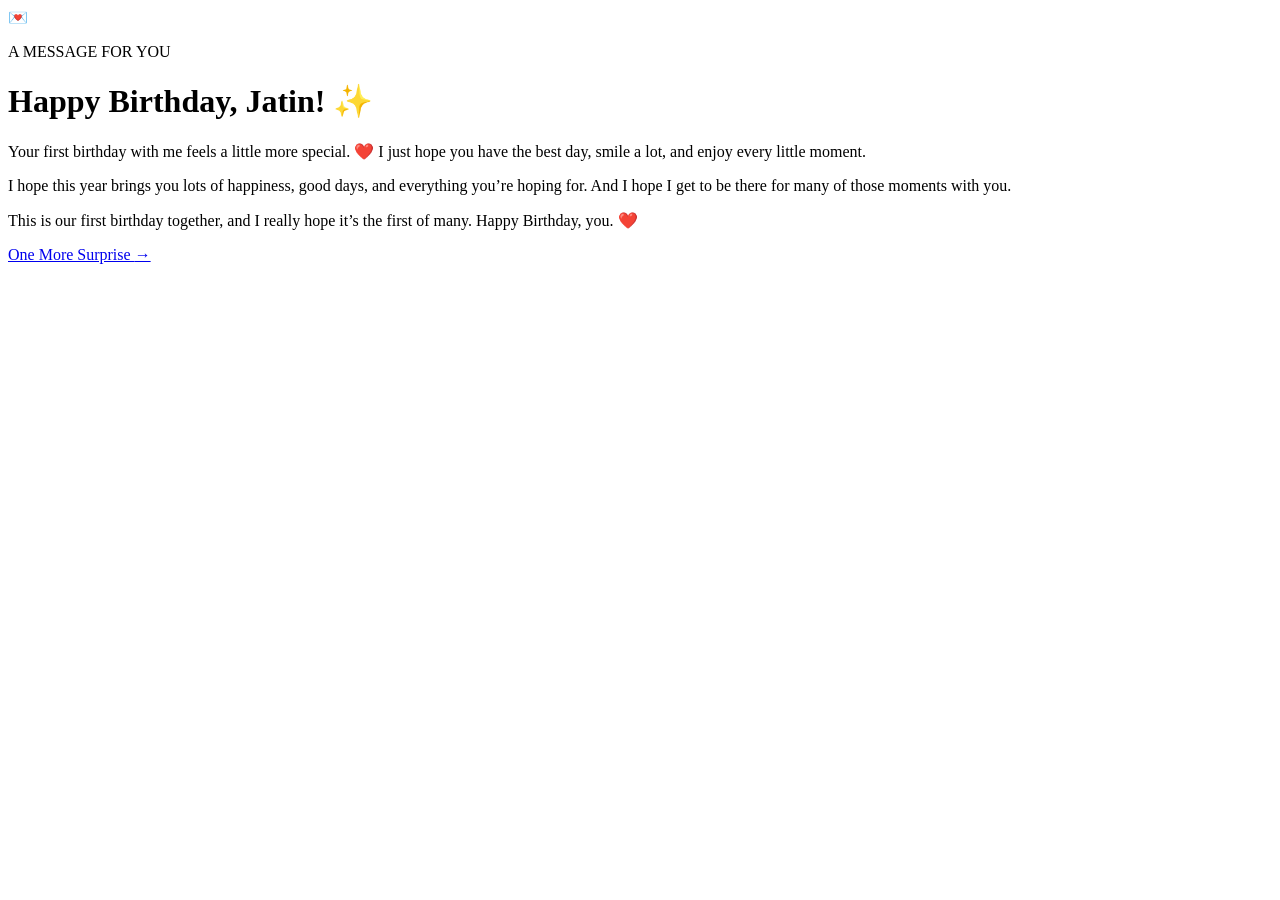
==== message.html @ 1267717f "Create message.html" ====
<!DOCTYPE html>
<html lang="en">
<head>
  <meta charset="UTF-8">
  <meta name="viewport" content="width=device-width, initial-scale=1.0">
  <title>For You 💌</title>
  <link rel="stylesheet" href="style.css">
</head>
<body>

  <div class="sparkles"></div>

  <main class="page">
    <div class="card message-card">

      <div class="emoji">💌</div>

      <p class="eyebrow">A MESSAGE FOR YOU</p>

      <h1>
        Happy Birthday, <span class="name">Jatin</span>! ✨
      </h1>

      <div class="message">

        <p>
          Your first birthday with me feels a little more special. ❤️
I just hope you have the best day, smile a lot, and enjoy every little moment.
        </p>

        <p>
         I hope this year brings you lots of happiness, good days, and everything you’re hoping for.
And I hope I get to be there for many of those moments with you.
        </p>

        <p>
          This is our first birthday together, and I really hope it’s the first of many.
Happy Birthday, you. ❤️
        </p>

      </div>

      <a class="btn" href="surprise.html">
        One More Surprise <span>→</span>
      </a>

    </div>
  </main>

  <script src="script.js"></script>
</body>
</html>
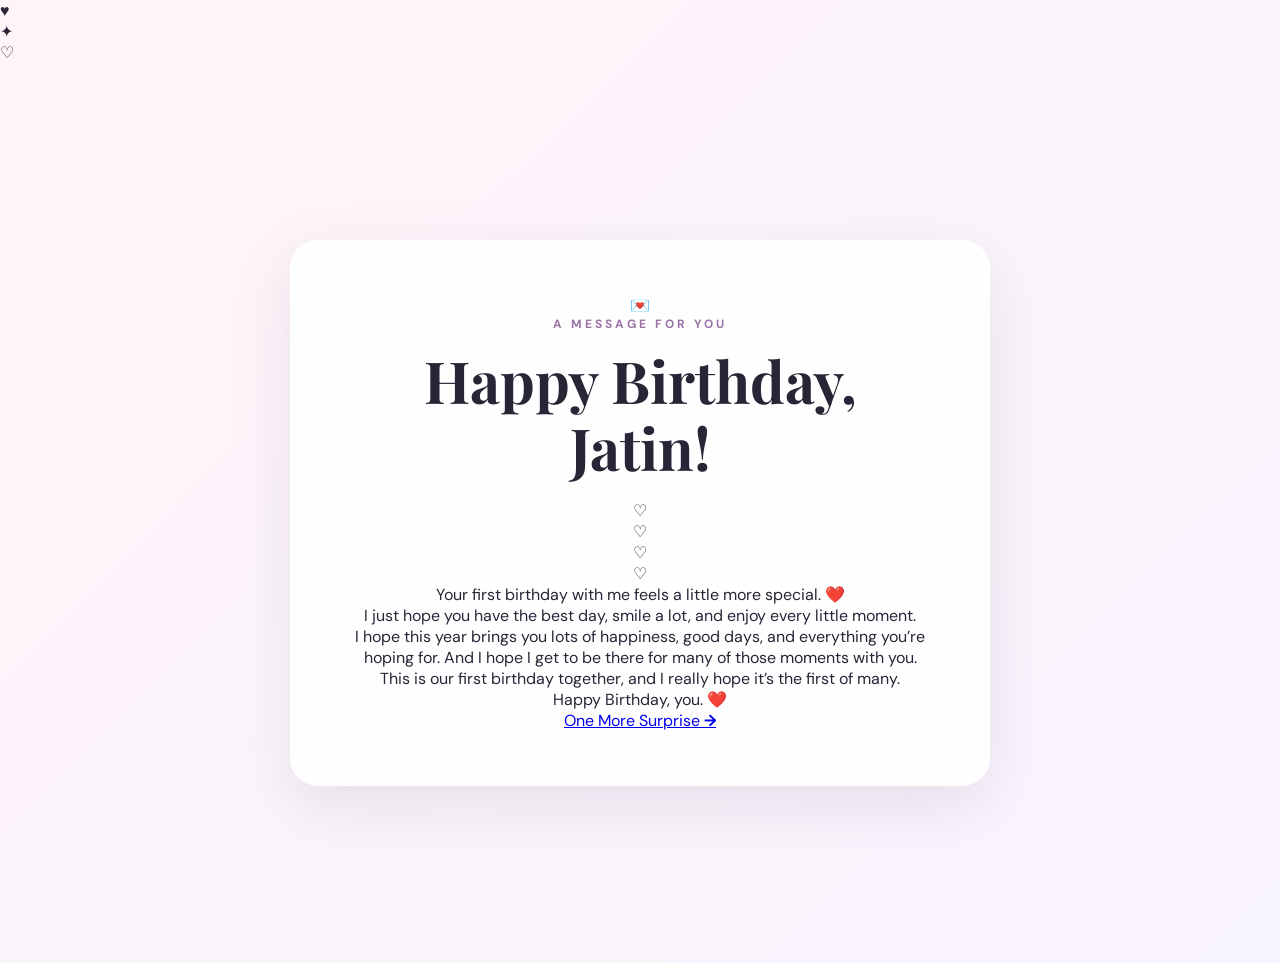
==== commit fe511442: "Update message.html" ====
--- a/message.html
+++ b/message.html
@@ -3,50 +3,64 @@
 <head>
   <meta charset="UTF-8">
   <meta name="viewport" content="width=device-width, initial-scale=1.0">
-  <title>For You 💌</title>
+  <title>Happy Birthday Jatin ❤️</title>
   <link rel="stylesheet" href="style.css">
 </head>
+
 <body>
 
-  <div class="sparkles"></div>
+  <div class="bg-decor decor-1">♥</div>
+  <div class="bg-decor decor-2">✦</div>
+  <div class="bg-decor decor-3">♡</div>
 
   <main class="page">
-    <div class="card message-card">
 
-      <div class="emoji">💌</div>
+    <section class="card message-card">
 
-      <p class="eyebrow">A MESSAGE FOR YOU</p>
+      <div class="hero-icon">💌</div>
 
-      <h1>
-        Happy Birthday, <span class="name">Jatin</span>! ✨
+      <div class="eyebrow">
+        <span></span>
+        A MESSAGE FOR YOU
+        <span></span>
+      </div>
+
+      <h1 class="birthday-title">
+        Happy Birthday,<br>
+        <strong>Jatin!</strong>
       </h1>
 
-      <div class="message">
+      <div class="side-heart left">♡<br>♡</div>
+      <div class="side-heart right">♡<br>♡</div>
+
+      <div class="message-text">
 
         <p>
-          Your first birthday with me feels a little more special. ❤️
-I just hope you have the best day, smile a lot, and enjoy every little moment.
+          Your first birthday with me feels a little more special. ❤️<br>
+          I just hope you have the best day, smile a lot, and enjoy every
+          little moment.
         </p>
 
         <p>
-         I hope this year brings you lots of happiness, good days, and everything you’re hoping for.
-And I hope I get to be there for many of those moments with you.
+          I hope this year brings you lots of happiness, good days, and
+          everything you’re hoping for. And I hope I get to be there for
+          many of those moments with you.
         </p>
 
         <p>
-          This is our first birthday together, and I really hope it’s the first of many.
-Happy Birthday, you. ❤️
+          This is our first birthday together, and I really hope it’s the first of many.<br>
+          Happy Birthday, you. ❤️
         </p>
 
       </div>
 
-      <a class="btn" href="surprise.html">
-        One More Surprise <span>→</span>
+      <a class="button" href="surprise.html">
+        One More Surprise <b>→</b>
       </a>
 
-    </div>
+    </section>
+
   </main>
 
-  <script src="script.js"></script>
 </body>
 </html>
--- a/style.css
+++ b/style.css
@@ -0,0 +1,301 @@
+@import url('https://fonts.googleapis.com/css2?family=DM+Sans:wght@400;500;600;700&family=Playfair+Display:wght@600;700&display=swap');
+
+* {
+  margin: 0;
+  padding: 0;
+  box-sizing: border-box;
+}
+
+body {
+  min-height: 100vh;
+  font-family: 'DM Sans', sans-serif;
+  background: linear-gradient(135deg, #fff5f8, #f8f4ff);
+  color: #292536;
+  overflow-x: hidden;
+}
+
+.page {
+  min-height: 100vh;
+  display: flex;
+  justify-content: center;
+  align-items: center;
+  padding: 30px 20px;
+  position: relative;
+  z-index: 2;
+}
+
+.card {
+  width: 100%;
+  max-width: 650px;
+  padding: 55px 45px;
+  text-align: center;
+  background: rgba(255, 255, 255, 0.88);
+  border-radius: 28px;
+  box-shadow: 0 20px 60px rgba(90, 70, 100, 0.12);
+  backdrop-filter: blur(10px);
+  animation: cardIn 0.8s ease;
+}
+
+@keyframes cardIn {
+  from {
+    opacity: 0;
+    transform: translateY(25px);
+  }
+
+  to {
+    opacity: 1;
+    transform: translateY(0);
+  }
+}
+
+.emoji {
+  font-size: 58px;
+  margin-bottom: 20px;
+  animation: float 3s ease-in-out infinite;
+}
+
+@keyframes float {
+  0%, 100% {
+    transform: translateY(0);
+  }
+
+  50% {
+    transform: translateY(-8px);
+  }
+}
+
+.eyebrow {
+  font-size: 12px;
+  font-weight: 700;
+  letter-spacing: 3px;
+  color: #9b72a8;
+  margin-bottom: 15px;
+}
+
+h1 {
+  font-family: 'Playfair Display', serif;
+  font-size: clamp(38px, 7vw, 58px);
+  line-height: 1.15;
+  margin-bottom: 20px;
+}
+
+.name {
+  color: #d46a91;
+}
+
+.intro {
+  font-size: 18px;
+  line-height: 1.7;
+  margin-bottom: 12px;
+}
+
+.small {
+  max-width: 470px;
+  margin: 0 auto 30px;
+  font-size: 14px;
+  line-height: 1.7;
+  color: #77717c;
+}
+
+.btn {
+  display: inline-flex;
+  align-items: center;
+  gap: 10px;
+  padding: 15px 25px;
+  border-radius: 50px;
+  background: #292536;
+  color: white;
+  text-decoration: none;
+  font-weight: 600;
+  transition: 0.3s ease;
+}
+
+.btn:hover {
+  transform: translateY(-3px);
+  box-shadow: 0 10px 25px rgba(41, 37, 54, 0.2);
+}
+
+.message-card {
+  max-width: 700px;
+}
+
+.message {
+  margin: 30px auto;
+  max-width: 570px;
+  text-align: left;
+}
+
+.message p {
+  font-size: 16px;
+  line-height: 1.8;
+  margin-bottom: 18px;
+  color: #5d5863;
+}
+
+.final-card {
+  max-width: 650px;
+}
+
+.gift {
+  width: 150px;
+  height: 140px;
+  margin: 30px auto;
+  border: none;
+  background: transparent;
+  position: relative;
+  cursor: pointer;
+  transition: transform 0.3s ease;
+}
+
+.gift:hover {
+  transform: translateY(-8px);
+}
+
+.gift-box {
+  position: absolute;
+  width: 120px;
+  height: 85px;
+  left: 15px;
+  bottom: 5px;
+  background: #d46a91;
+  border-radius: 5px;
+}
+
+.gift-lid {
+  position: absolute;
+  width: 135px;
+  height: 28px;
+  left: 7px;
+  top: 35px;
+  background: #bd547c;
+  border-radius: 5px;
+  z-index: 2;
+}
+
+.gift-ribbon-v {
+  position: absolute;
+  width: 18px;
+  height: 110px;
+  left: 66px;
+  top: 27px;
+  background: #f7c5d7;
+  z-index: 3;
+}
+
+.gift-ribbon-h {
+  position: absolute;
+  width: 120px;
+  height: 16px;
+  left: 15px;
+  bottom: 39px;
+  background: #f7c5d7;
+  z-index: 3;
+}
+
+.hidden-message {
+  display: none;
+  animation: reveal 0.7s ease;
+}
+
+.hidden-message.show {
+  display: block;
+}
+
+@keyframes reveal {
+  from {
+    opacity: 0;
+    transform: translateY(15px);
+  }
+
+  to {
+    opacity: 1;
+    transform: translateY(0);
+  }
+}
+
+.hidden-message h2 {
+  font-family: 'Playfair Display', serif;
+  font-size: 32px;
+  margin-bottom: 15px;
+}
+
+.hidden-message p {
+  color: #68616d;
+  line-height: 1.7;
+  margin-bottom: 10px;
+}
+
+.love {
+  font-weight: 600;
+}
+
+.back {
+  display: inline-block;
+  margin-top: 25px;
+  color: #8c718d;
+  text-decoration: none;
+  font-size: 14px;
+}
+
+.sparkles::before,
+.sparkles::after {
+  content: '✦  ·  ✧  ·  ✦  ·  ✧';
+  position: fixed;
+  color: rgba(212, 106, 145, 0.25);
+  font-size: 25px;
+  letter-spacing: 15px;
+  animation: sparkleMove 8s linear infinite;
+  pointer-events: none;
+}
+
+.sparkles::before {
+  top: 12%;
+  left: 5%;
+}
+
+.sparkles::after {
+  bottom: 12%;
+  right: 5%;
+  animation-delay: -4s;
+}
+
+@keyframes sparkleMove {
+  0% {
+    transform: translateY(0) rotate(0deg);
+  }
+
+  50% {
+    transform: translateY(20px) rotate(5deg);
+  }
+
+  100% {
+    transform: translateY(0) rotate(0deg);
+  }
+}
+
+@media (max-width: 600px) {
+  .card {
+    padding: 40px 22px;
+    border-radius: 22px;
+  }
+
+  .emoji {
+    font-size: 48px;
+  }
+
+  .intro {
+    font-size: 16px;
+  }
+
+  .message {
+    text-align: center;
+  }
+
+  .message p {
+    font-size: 15px;
+  }
+
+  .btn {
+    padding: 14px 20px;
+  }
+}
